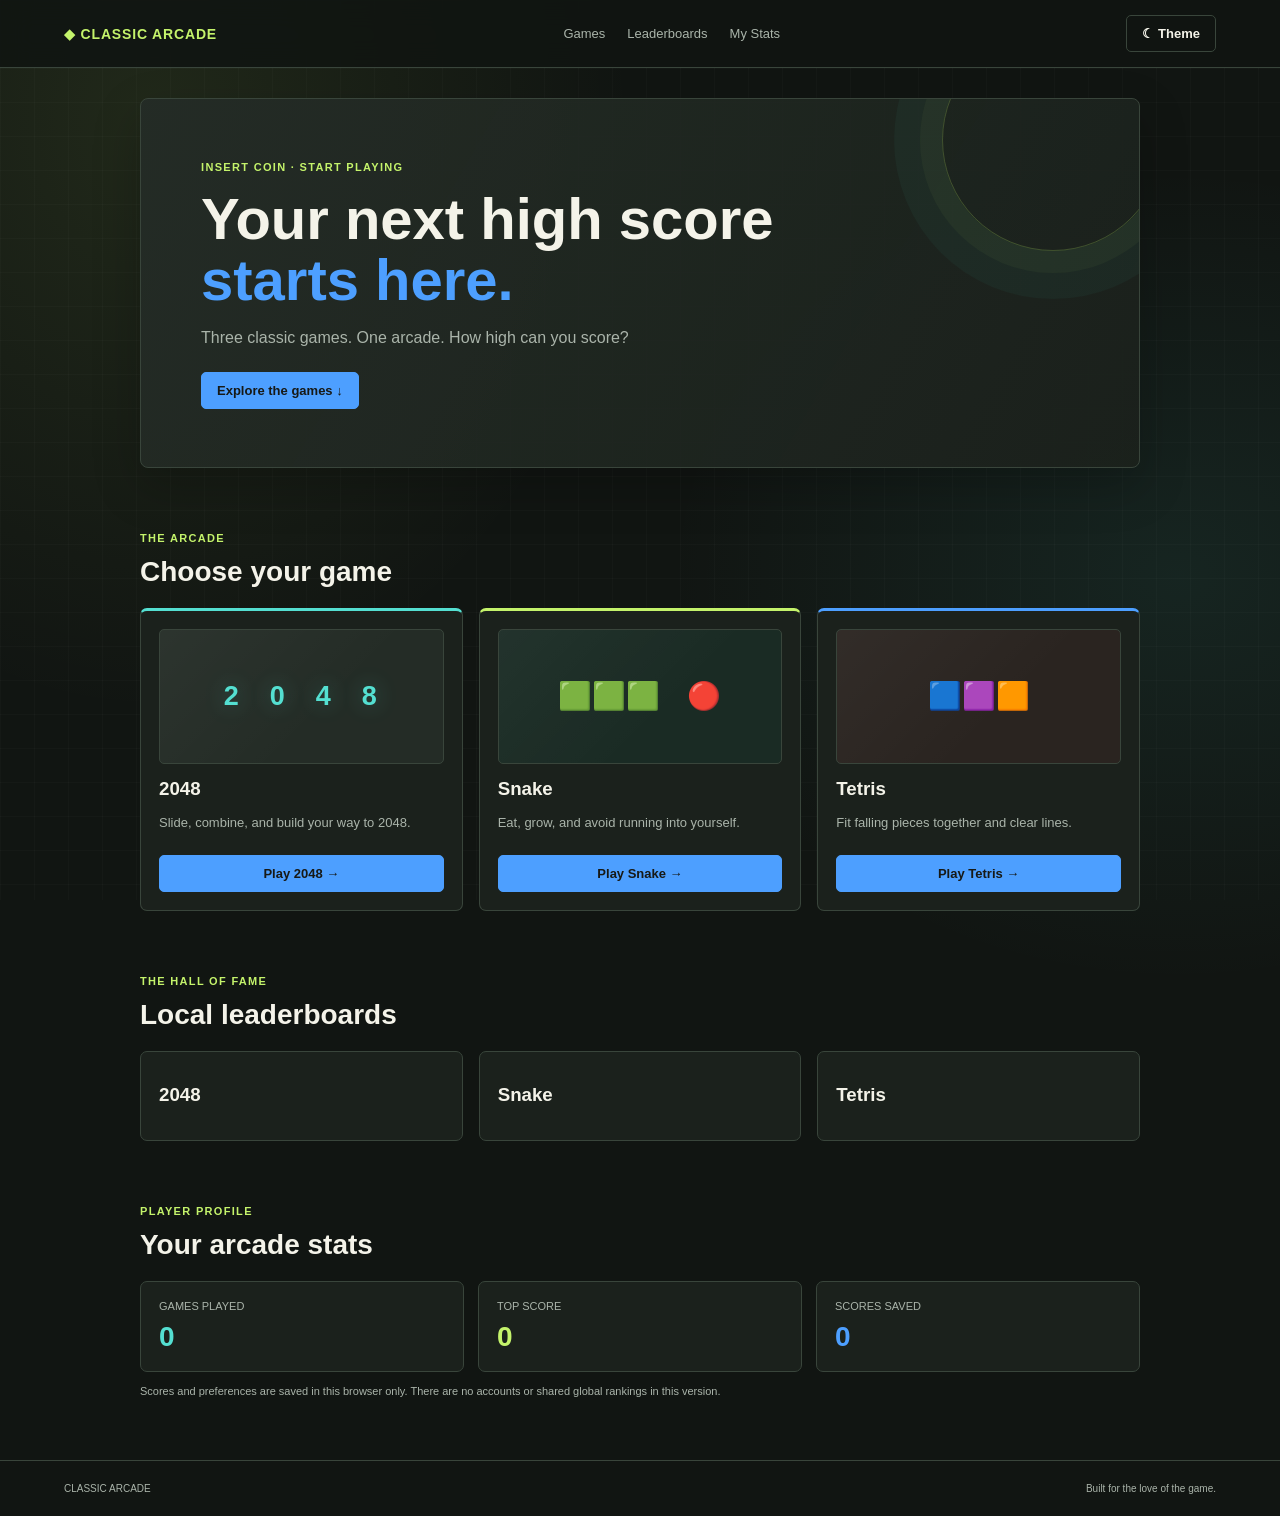
==== classic_arcade 2/index.html @ 27362b90 "Add files via upload Project Upload" ====
<!doctype html>
<html lang="en">
  <head>
    <meta charset="utf-8">
    <meta name="viewport" content="width=device-width,initial-scale=1">
    <title>Classic Arcade</title>
    <link rel="stylesheet" href="css/style.css">
    <script defer src="js/home.js"></script>
  </head>
  <body>
    <header>
      <a class="logo" href="index.html">◆ CLASSIC ARCADE</a>
      <nav>
        <a href="#games">Games</a>
        <a href="#scores">Leaderboards</a>
        <a href="#stats">My Stats</a>
      </nav>
      <button id="theme">☾ Theme</button>
    </header>
    <main>
      <section class="hero">
        <small>INSERT COIN · START PLAYING</small>
        <h1>Your next high score<br><em>starts here.</em></h1>
        <p>Three classic games. One arcade. How high can you score?</p>
        <a class="btn" href="#games">Explore the games ↓</a>
      </section>
      <section id="games">
        <small>THE ARCADE</small>
        <h2>Choose your game</h2>
        <div class="cards">
          <article>
            <div class="art tiles">2　0　4　8</div>
            <h3>2048</h3>
            <p>Slide, combine, and build your way to 2048.</p>
            <a class="btn" href="2048.html">Play 2048 →</a>
          </article>
          <article>
            <div class="art snakeart">🟩🟩🟩　🔴</div>
            <h3>Snake</h3>
            <p>Eat, grow, and avoid running into yourself.</p>
            <a class="btn" href="snake.html">Play Snake →</a>
          </article>
          <article>
            <div class="art tetrisart">🟦🟪🟧</div>
            <h3>Tetris</h3>
            <p>Fit falling pieces together and clear lines.</p>
            <a class="btn" href="tetris.html">Play Tetris →</a>
          </article>
        </div>
      </section>
      <section id="scores">
        <small>THE HALL OF FAME</small>
        <h2>Local leaderboards</h2>
        <div class="cards">
          <article>
            <h3>2048</h3>
            <ol id="b2048"></ol>
          </article>
          <article>
            <h3>Snake</h3>
            <ol id="bSnake"></ol>
          </article>
          <article>
            <h3>Tetris</h3>
            <ol id="bTetris"></ol>
          </article>
        </div>
      </section>
      <section id="stats">
        <small>PLAYER PROFILE</small>
        <h2>Your arcade stats</h2>
        <div class="stats">
          <article>GAMES PLAYED<strong id="played">0</strong></article>
          <article>TOP SCORE<strong id="top">0</strong></article>
          <article>SCORES SAVED<strong id="saved">0</strong></article>
        </div>
        <p class="note">Scores and preferences are saved in this browser only. There are no accounts or shared global rankings in this version.</p>
      </section>
    </main>
    <footer>CLASSIC ARCADE <span>Built for the love of the game.</span></footer>
  </body>
</html>
---- classic_arcade 2/css/style.css ----
/* Classic Arcade */
:root {
  color-scheme: dark;
  --background: #111512;
  --surface: #1b211c;
  --surface-raised: #242c26;
  --text: #f4f3e9;
  --muted: #aab4aa;
  --border: #39453b;
  --accent: #4d9fff;
  --accent-text: #171916;
  --game-board: #303a31;
  --tile-empty: #39443a;
  --lime: #c4f36b;
  --cyan: #54dfd1;
  --shadow: 0 18px 48px rgb(0 0 0 / 22%);
}

* { box-sizing: border-box; }

html { scroll-behavior: smooth; }

body {
  position: relative;
  isolation: isolate;
  margin: 0;
  min-height: 100vh;
  background:
    radial-gradient(ellipse at 12% 8%, rgb(196 243 107 / 9%), transparent 30rem),
    radial-gradient(ellipse at 92% 38%, rgb(84 223 209 / 8%), transparent 32rem),
    var(--background);
  color: var(--text);
  font-family: "Avenir Next", Avenir, "Trebuchet MS", sans-serif;
}

body::before {
  position: fixed;
  z-index: -1;
  inset: 0;
  background-image: linear-gradient(rgb(255 255 255 / 2%) 1px, transparent 1px),
    linear-gradient(90deg, rgb(255 255 255 / 2%) 1px, transparent 1px);
  background-size: 34px 34px;
  content: "";
  pointer-events: none;
}

a { color: inherit; text-decoration: none; }
a, button, select { -webkit-tap-highlight-color: transparent; }

a:focus-visible,
button:focus-visible,
select:focus-visible {
  outline: 3px solid var(--lime);
  outline-offset: 4px;
}

header {
  position: sticky;
  z-index: 2;
  top: 0;
  min-height: 68px;
  padding: 12px 5%;
  display: flex;
  align-items: center;
  justify-content: space-between;
  gap: 18px;
  background: rgb(17 21 18 / 88%);
  border-bottom: 1px solid var(--border);
  backdrop-filter: blur(14px);
}

.logo { color: var(--lime); font-size: 14px; font-weight: 900; letter-spacing: .06em; }
nav { display: flex; gap: 22px; }

nav a,
main > a {
  color: var(--muted);
  font-size: 13px;
  transition: color 160ms ease;
}

nav a:hover,
main > a:hover { color: var(--lime); }

button,
.btn {
  display: inline-block;
  padding: 10px 15px;
  border: 1px solid var(--accent);
  border-radius: 5px;
  background: var(--accent);
  color: var(--accent-text);
  font: inherit;
  font-size: 13px;
  font-weight: 800;
  cursor: pointer;
  transition: transform 160ms ease, box-shadow 160ms ease, background 160ms ease;
}

button:hover,
.btn:hover { transform: translateY(-2px); box-shadow: 0 7px 22px color-mix(in srgb, var(--accent) 24%, transparent); }
button:active,
.btn:active { transform: translateY(0); }

#theme { background: transparent; color: var(--text); border-color: var(--border); }
#theme:hover { border-color: var(--lime); box-shadow: 0 7px 22px rgb(196 243 107 / 12%); }

main { width: min(1000px, 90%); margin: 0 auto; }

.hero {
  position: relative;
  overflow: hidden;
  margin: 30px 0 60px;
  padding: 58px 6%;
  background: linear-gradient(120deg, rgb(36 44 38 / 96%), rgb(27 33 28 / 94%));
  border: 1px solid var(--border);
  border-radius: 8px;
  box-shadow: var(--shadow);
  animation: rise-in 500ms ease-out both;
}

.hero::after {
  position: absolute;
  top: -70px;
  right: -25px;
  width: 220px;
  height: 220px;
  border: 1px solid rgb(196 243 107 / 22%);
  border-radius: 50%;
  box-shadow: 0 0 0 22px rgb(196 243 107 / 4%), 0 0 0 48px rgb(84 223 209 / 4%);
  content: "";
  pointer-events: none;
}

.hero small,
section > small,
.gamehead small { color: var(--lime); font-size: 11px; font-weight: 800; letter-spacing: .12em; }

h1 { margin: 14px 0; font-size: clamp(38px, 6vw, 58px); line-height: 1.05; }
.hero em { color: var(--accent); font-style: normal; }
.hero p { color: var(--muted); margin: 18px 0 25px; }

section { margin-bottom: 60px; animation: rise-in 500ms ease-out both; }
section:nth-of-type(2) { animation-delay: 70ms; }
section:nth-of-type(3) { animation-delay: 130ms; }
section:nth-of-type(4) { animation-delay: 190ms; }
h2 { margin: 10px 0 20px; font-size: 28px; }

.cards { display: grid; grid-template-columns: repeat(3, 1fr); gap: 16px; }

.cards article,
.instructions,
.stats article {
  padding: 18px;
  background: var(--surface);
  border: 1px solid var(--border);
  border-radius: 7px;
}

.cards article {
  position: relative;
  overflow: hidden;
  transition: transform 180ms ease, border-color 180ms ease, box-shadow 180ms ease;
}

.cards article:hover { transform: translateY(-4px); border-color: var(--lime); box-shadow: var(--shadow); }
#games .cards article:nth-child(1) { border-top: 3px solid var(--cyan); }
#games .cards article:nth-child(2) { border-top: 3px solid var(--lime); }
#games .cards article:nth-child(3) { border-top: 3px solid var(--accent); }
.cards h3 { margin: 14px 0 6px; }

.cards p,
.instructions p { color: var(--muted); font-size: 13px; line-height: 1.6; }

.art {
  height: 135px;
  display: grid;
  place-items: center;
  border: 1px solid var(--border);
  border-radius: 5px;
  background: linear-gradient(135deg, rgb(255 255 255 / 4%), transparent 60%), var(--surface-raised);
  color: var(--text);
  font-size: 27px;
}

.tiles { color: var(--cyan); font-weight: 900; letter-spacing: 2px; text-shadow: 0 0 22px rgb(84 223 209 / 32%); }
.snakeart { background-color: #1a2b24; }
.tetrisart { background-color: #2a2420; }
.cards .btn { width: 100%; margin-top: 8px; text-align: center; }

.stats { display: grid; grid-template-columns: repeat(3, 1fr); gap: 14px; }
.stats article { color: var(--muted); font-size: 11px; }
.stats article:nth-child(1) strong { color: var(--cyan); }
.stats article:nth-child(2) strong { color: var(--lime); }
.stats article:nth-child(3) strong { color: var(--accent); }

.stats strong,
.scorebox strong { display: block; margin-top: 9px; color: var(--text); font-size: 28px; }

.note { color: var(--muted); font-size: 11px; line-height: 1.6; }
.gamepage { padding: 30px 0 65px; animation: rise-in 400ms ease-out both; }

.gamehead {
  display: flex;
  align-items: center;
  justify-content: space-between;
  gap: 20px;
  margin: 24px 0;
}

.gamehead h1 { margin: 8px 0; font-size: 44px; }
.gamehead p { color: var(--muted); font-size: 13px; }

.scorebox {
  min-width: 100px;
  padding: 12px 18px;
  border: 1px solid var(--border);
  border-radius: 6px;
  background: var(--surface);
  color: var(--muted);
  text-align: center;
  font-size: 10px;
  box-shadow: inset 0 3px var(--cyan);
}

.toolbar {
  display: flex;
  align-items: center;
  justify-content: space-between;
  gap: 12px;
  margin: 18px 0;
  color: var(--muted);
  font-size: 12px;
}

select { margin-left: 6px; padding: 8px; border: 1px solid var(--border); border-radius: 4px; background: var(--surface); color: var(--text); }

.board {
  width: min(430px, 94vw);
  aspect-ratio: 1;
  display: grid;
  grid-template-columns: repeat(4, 1fr);
  gap: 8px;
  margin: 20px auto;
  padding: 9px;
  border: 1px solid var(--border);
  border-radius: 6px;
  background: var(--game-board);
  box-shadow: 0 0 38px rgb(84 223 209 / 8%);
}

.tile {
  display: grid;
  place-items: center;
  border-radius: 4px;
  background: var(--tile-empty);
  color: var(--text);
  font-size: clamp(20px, 5vw, 34px);
  font-weight: 900;
  transition: background 160ms ease, transform 160ms ease;
}

.tile[data-v="2"] { background: #d7edcf; color: #23322a; }
.tile[data-v="4"] { background: #a9e3cb; color: #23322a; }
.tile[data-v="8"] { background: #73dcca; color: #17312f; }
.tile[data-v="16"] { background: #54c9c4; color: #17312f; }
.tile[data-v="32"] { background: #f1d36c; color: #332c18; }
.tile[data-v="64"] { background: #f4ad5d; color: #332418; }

.tile[data-v="128"],
.tile[data-v="256"],
.tile[data-v="512"] { background: #f57e62; color: #351e1c; font-size: 23px; }

.tile[data-v="1024"],
.tile[data-v="2048"] { background: #ff625f; color: #321817; font-size: 19px; }

.ocean .tile[data-v] { background: #54dfd1; color: #16302d; }
.sunset .tile[data-v] { background: #ff9a68; color: #3a211b; }

#game {
  display: block;
  max-width: 90vw;
  height: auto;
  margin: 20px auto;
  border: 1px solid var(--border);
  border-radius: 5px;
  background: #151d1a;
  box-shadow: 0 0 38px rgb(84 223 209 / 9%);
}

.message { min-height: 24px; color: var(--lime); text-align: center; font-size: 13px; }
.instructions { max-width: 650px; margin: 24px auto; }
.tetris { display: flex; justify-content: center; align-items: flex-start; gap: 18px; }

.tetris aside {
  padding: 18px;
  border: 1px solid var(--border);
  border-radius: 6px;
  background: var(--surface);
  color: var(--muted);
  font-size: 11px;
}

.tetris aside strong { display: block; margin: 8px 0 18px; color: var(--lime); font-size: 25px; }
.touch { display: none; text-align: center; }

.touch button {
  min-width: 46px;
  min-height: 42px;
  margin: 3px;
  background: var(--surface-raised);
  color: var(--cyan);
  border-color: var(--border);
}

footer {
  display: flex;
  justify-content: space-between;
  gap: 12px;
  padding: 22px 5%;
  border-top: 1px solid var(--border);
  color: var(--muted);
  font-size: 10px;
}

.light {
  color-scheme: light;
  --background: #f0f3e9;
  --surface: #ffffff;
  --surface-raised: #e7eee1;
  --text: #202820;
  --muted: #5f6b60;
  --border: #cbd6c8;
  --accent: #e84f50;
  --accent-text: #ffffff;
  --game-board: #d6e1d3;
  --tile-empty: #e4e9df;
  --lime: #547d17;
  --cyan: #187d78;
  --shadow: 0 18px 48px rgb(28 43 31 / 12%);
}

.light header { background: rgb(240 243 233 / 90%); }
.light .hero { background: linear-gradient(120deg, #fff, #eef4e9); }

@keyframes rise-in {
  from { opacity: 0; transform: translateY(10px); }
  to { opacity: 1; transform: translateY(0); }
}

@media (prefers-reduced-motion: reduce) {
  *,
  *::before,
  *::after {
    scroll-behavior: auto !important;
    animation-duration: .01ms !important;
    animation-iteration-count: 1 !important;
    transition-duration: .01ms !important;
  }
}

@media (max-width: 700px) {
  nav { display: none; }
  .hero { padding: 42px 6%; }
  .hero::after { top: -105px; right: -115px; }
  .cards,
  .stats { grid-template-columns: 1fr; }
  .gamehead h1 { font-size: 36px; }
  .toolbar { align-items: flex-start; }
  .touch { display: block; }
  footer { flex-direction: column; }
}
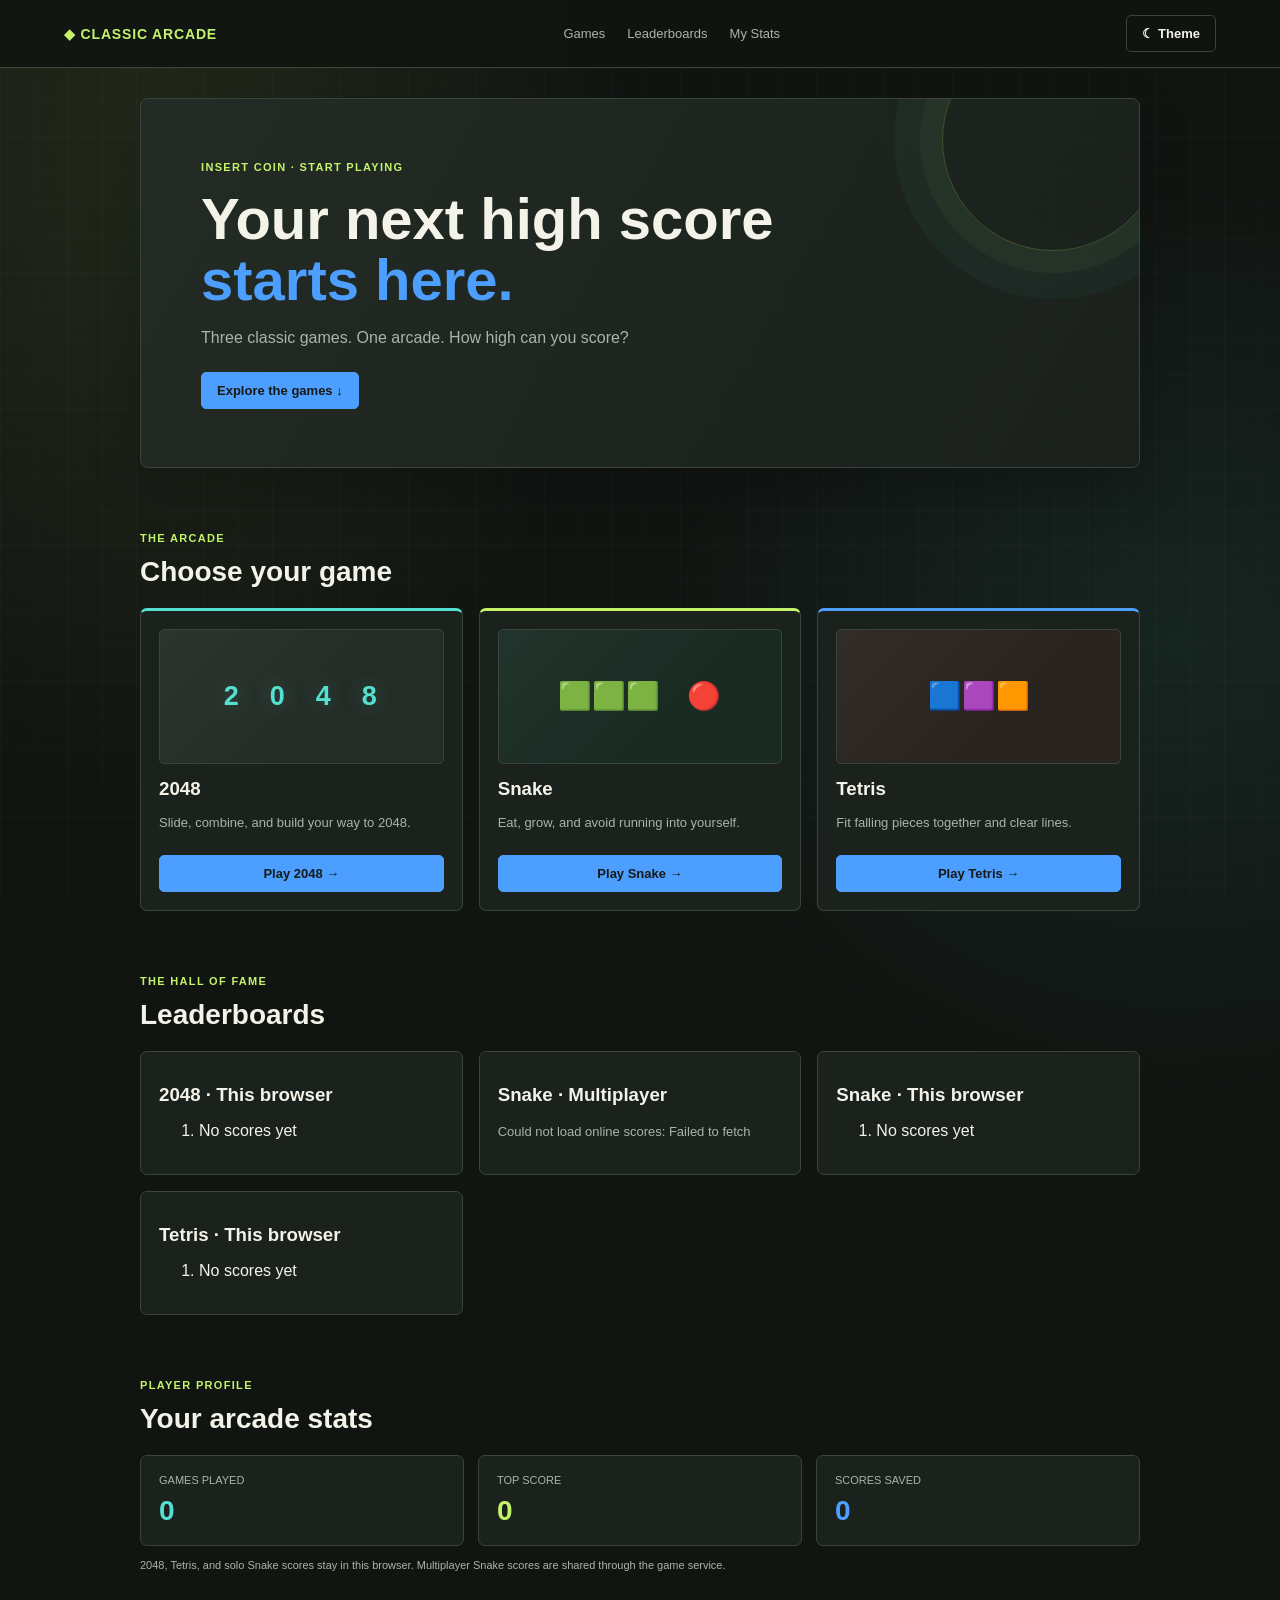
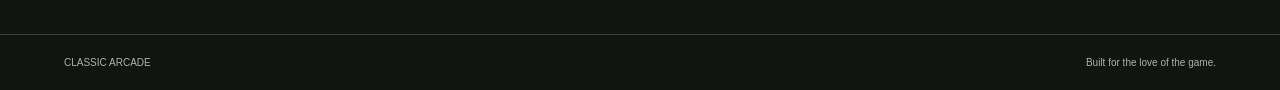
==== commit 43cc29c2: "Reorganize: consolidate all project files under classic_arcade 2/, remove root-level duplicates" ====
--- a/classic_arcade 2/index.html
+++ b/classic_arcade 2/index.html
@@ -5,6 +5,8 @@
     <meta name="viewport" content="width=device-width,initial-scale=1">
     <title>Classic Arcade</title>
     <link rel="stylesheet" href="css/style.css">
+    <script defer src="js/shared.js"></script>
+    <script defer src="js/api.js"></script>
     <script defer src="js/home.js"></script>
   </head>
   <body>
@@ -50,18 +52,23 @@
       </section>
       <section id="scores">
         <small>THE HALL OF FAME</small>
-        <h2>Local leaderboards</h2>
+        <h2>Leaderboards</h2>
         <div class="cards">
           <article>
-            <h3>2048</h3>
+            <h3>2048 · This browser</h3>
             <ol id="b2048"></ol>
           </article>
           <article>
-            <h3>Snake</h3>
+            <h3>Snake · Multiplayer</h3>
             <ol id="bSnake"></ol>
+            <p id="snakeLeaderboardMessage" class="note" role="status" aria-live="polite"></p>
           </article>
           <article>
-            <h3>Tetris</h3>
+            <h3>Snake · This browser</h3>
+            <ol id="bSnakeLocal"></ol>
+          </article>
+          <article>
+            <h3>Tetris · This browser</h3>
             <ol id="bTetris"></ol>
           </article>
         </div>
@@ -74,7 +81,7 @@
           <article>TOP SCORE<strong id="top">0</strong></article>
           <article>SCORES SAVED<strong id="saved">0</strong></article>
         </div>
-        <p class="note">Scores and preferences are saved in this browser only. There are no accounts or shared global rankings in this version.</p>
+        <p class="note">2048, Tetris, and solo Snake scores stay in this browser. Multiplayer Snake scores are shared through the game service.</p>
       </section>
     </main>
     <footer>CLASSIC ARCADE <span>Built for the love of the game.</span></footer>
--- a/classic_arcade 2/css/style.css
+++ b/classic_arcade 2/css/style.css
@@ -288,8 +288,43 @@
   box-shadow: 0 0 38px rgb(84 223 209 / 9%);
 }
 
+#game:focus-visible { outline: 3px solid var(--lime); outline-offset: 4px; }
 .message { min-height: 24px; color: var(--lime); text-align: center; font-size: 13px; }
 .instructions { max-width: 650px; margin: 24px auto; }
+.online-panel {
+  max-width: 760px;
+  margin: 30px auto;
+  padding: 22px;
+  border: 1px solid var(--border);
+  border-radius: 7px;
+  background: var(--surface);
+}
+.online-panel > small { color: var(--lime); font-size: 11px; font-weight: 800; letter-spacing: .12em; }
+.online-panel h2 { margin-bottom: 8px; }
+.player-form { display: grid; grid-template-columns: 1fr 1fr; gap: 9px 14px; margin: 18px 0; }
+.player-form[hidden],
+.player-session[hidden] { display: none; }
+.player-form label { color: var(--muted); font-size: 12px; }
+.player-form input {
+  width: 100%;
+  padding: 10px;
+  border: 1px solid var(--border);
+  border-radius: 5px;
+  background: var(--surface-raised);
+  color: var(--text);
+  font: inherit;
+}
+.online-actions { display: flex; flex-wrap: wrap; gap: 8px; margin: 14px 0; }
+.online-actions button { margin: 0; }
+.online-actions button:disabled { opacity: .5; cursor: not-allowed; transform: none; }
+.secondary-button { background: var(--surface-raised); color: var(--text); border-color: var(--border); }
+.player-session { display: flex; align-items: center; justify-content: space-between; gap: 12px; color: var(--muted); }
+.player-session strong { color: var(--text); }
+.online-games { display: grid; gap: 8px; padding-left: 20px; color: var(--muted); font-size: 13px; }
+.online-games button { margin-left: 10px; }
+.online-leaderboard { border-top: 1px solid var(--border); margin-top: 18px; padding-top: 8px; }
+.online-leaderboard h3 { margin-bottom: 8px; }
+.online-leaderboard ol { padding-left: 22px; color: var(--muted); }
 .tetris { display: flex; justify-content: center; align-items: flex-start; gap: 18px; }
 
 .tetris aside {
@@ -368,5 +403,7 @@
   .gamehead h1 { font-size: 36px; }
   .toolbar { align-items: flex-start; }
   .touch { display: block; }
+  .player-form { grid-template-columns: 1fr; }
+  .online-panel { padding: 16px; }
   footer { flex-direction: column; }
 }
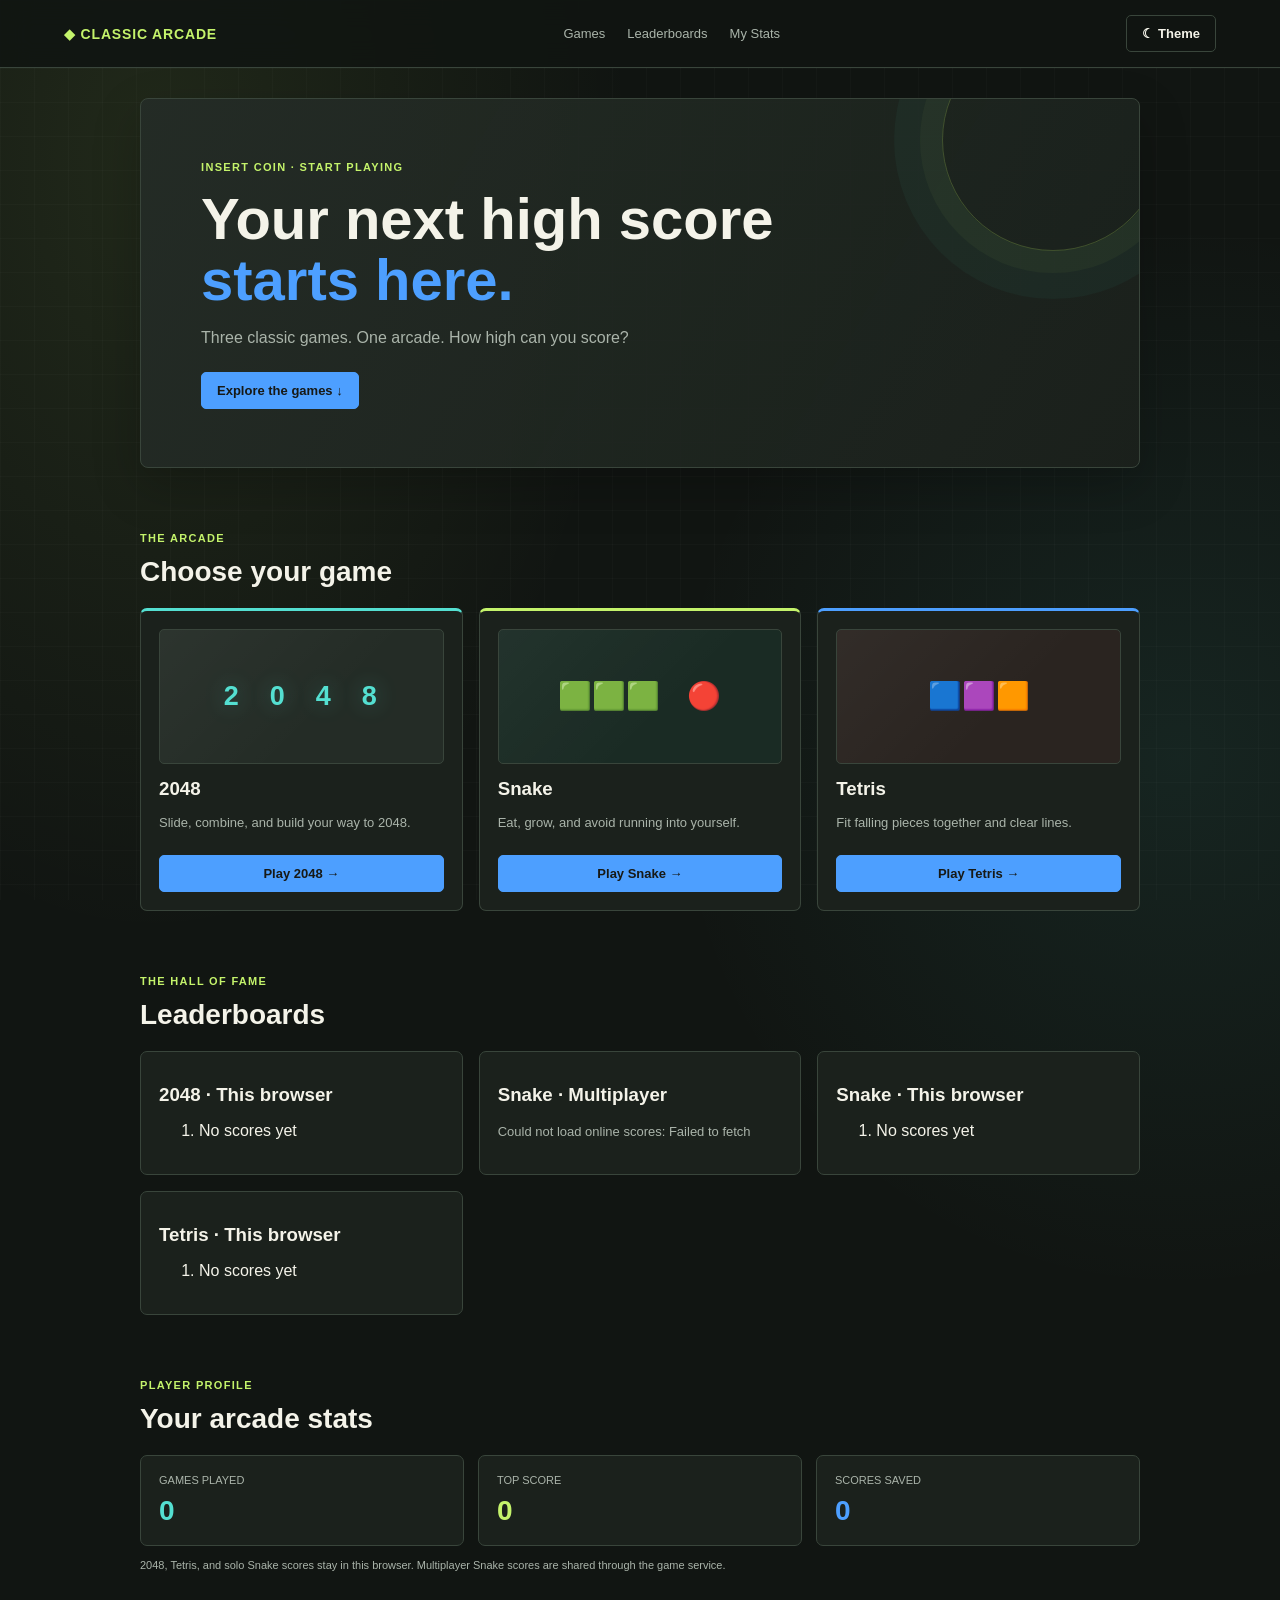
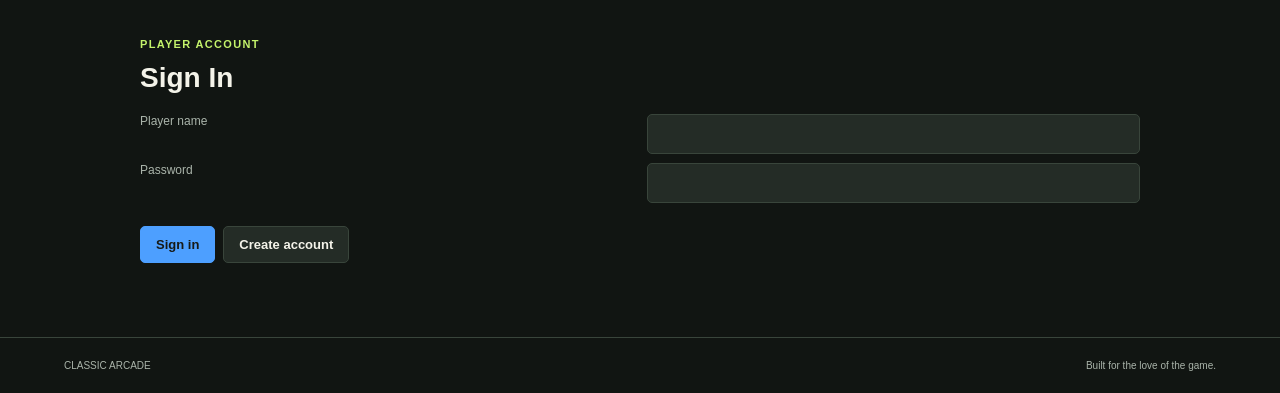
==== commit 1ce996ac: "Move sign-in/create account to main page with shared auth" ====
--- a/classic_arcade 2/index.html
+++ b/classic_arcade 2/index.html
@@ -83,6 +83,26 @@
         </div>
         <p class="note">2048, Tetris, and solo Snake scores stay in this browser. Multiplayer Snake scores are shared through the game service.</p>
       </section>
+
+      <section id="signin">
+        <small>PLAYER ACCOUNT</small>
+        <h2>Sign In</h2>
+        <form id="playerForm" class="player-form">
+          <label for="playerName">Player name</label>
+          <input id="playerName" name="name" autocomplete="username" maxlength="40" required>
+          <label for="playerPassword">Password</label>
+          <input id="playerPassword" name="password" type="password" autocomplete="current-password" required>
+          <div class="online-actions">
+            <button type="submit" id="loginButton">Sign in</button>
+            <button type="button" class="secondary-button" id="registerButton">Create account</button>
+          </div>
+        </form>
+        <div id="playerSession" class="player-session" hidden>
+          <span>Signed in as <strong id="playerLabel"></strong></span>
+          <button type="button" class="secondary-button" id="logoutPlayer">Sign out</button>
+        </div>
+        <p id="signinMessage" class="note" role="status" aria-live="polite"></p>
+      </section>
     </main>
     <footer>CLASSIC ARCADE <span>Built for the love of the game.</span></footer>
   </body>
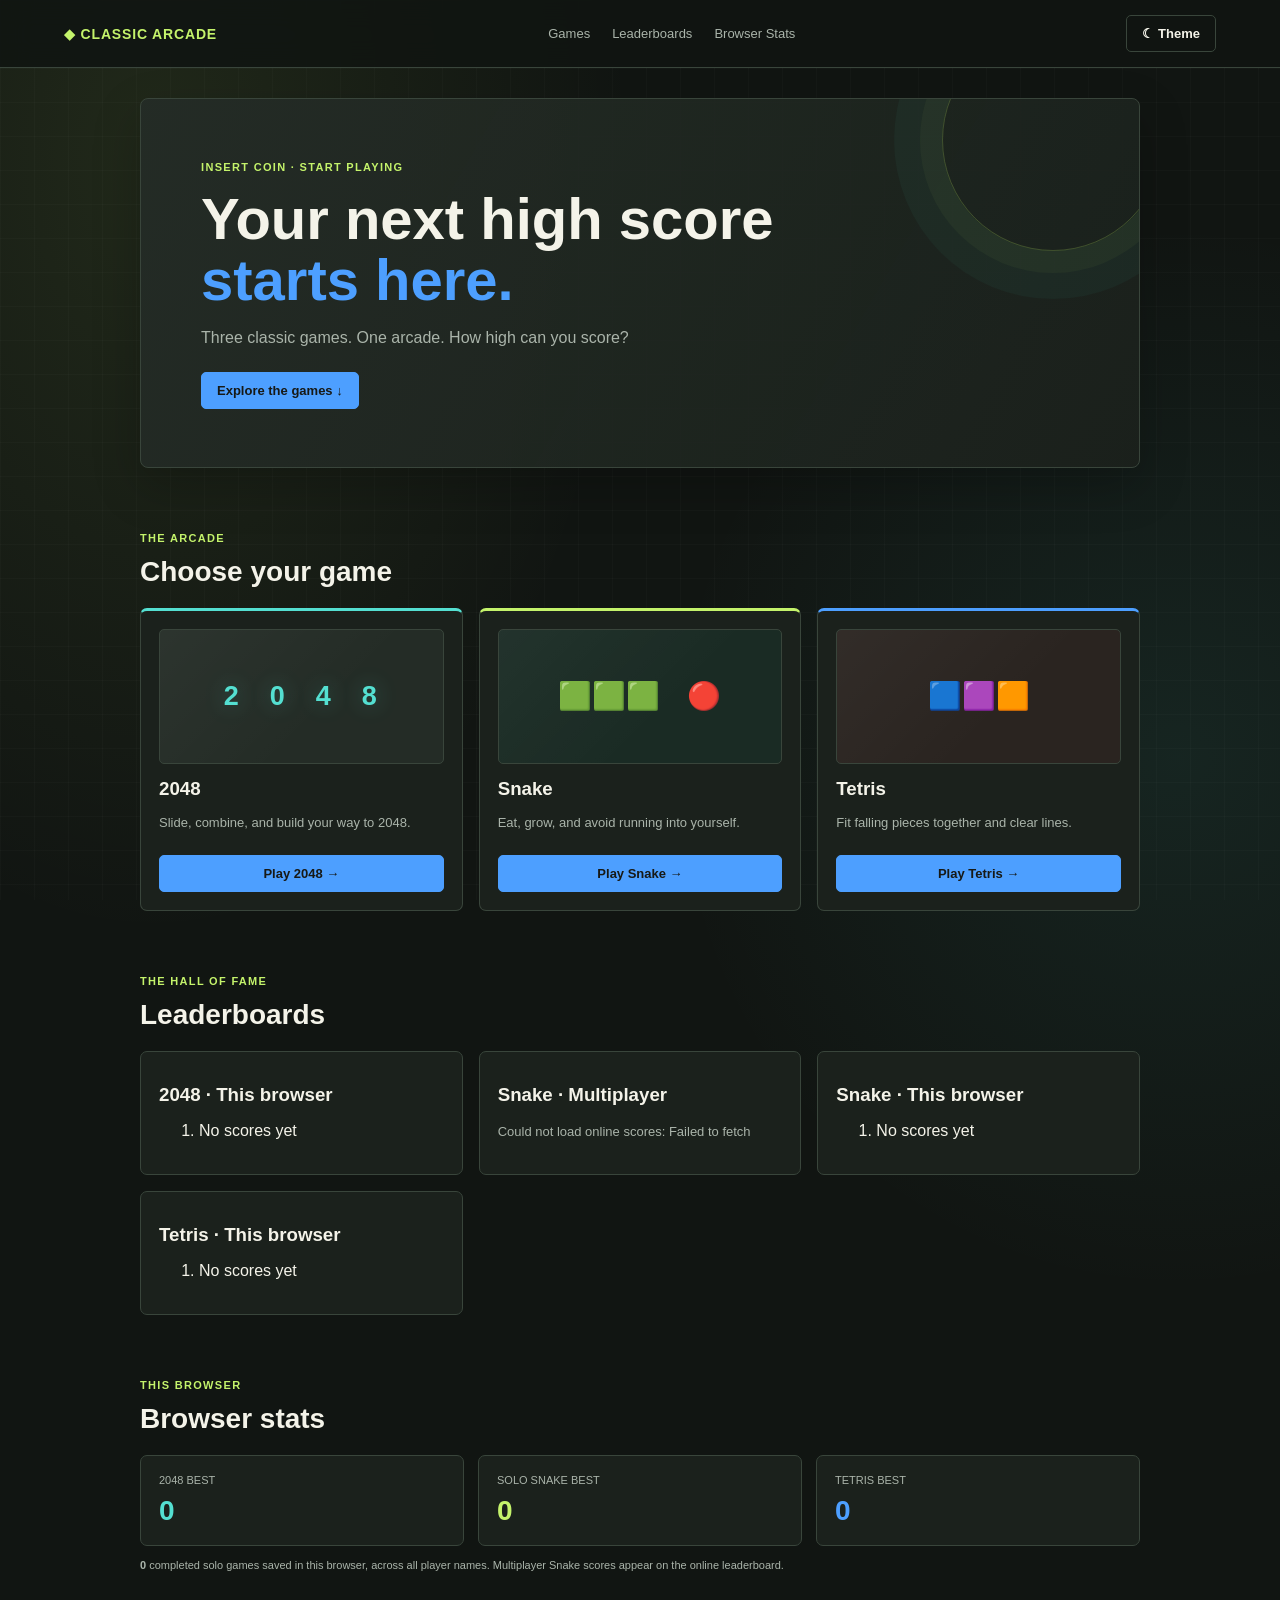
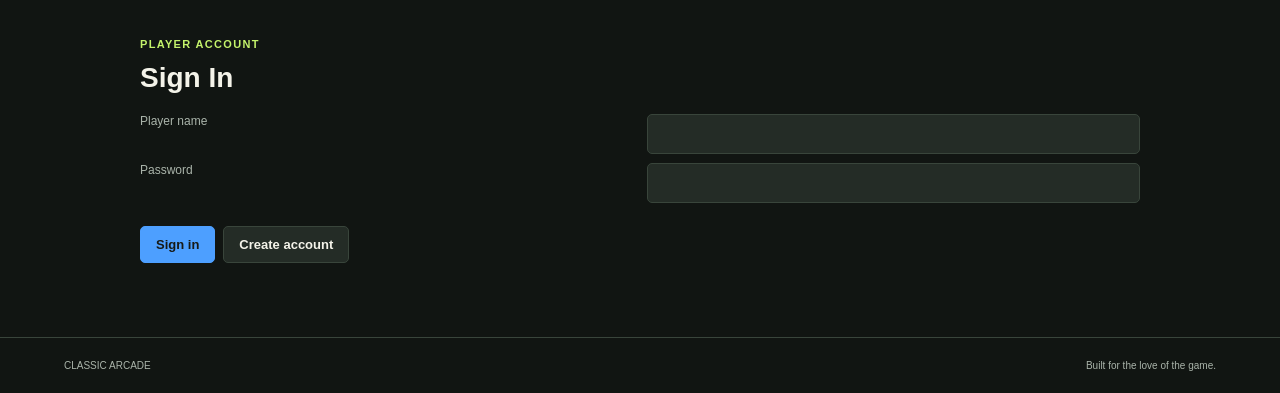
==== commit 94b6a9f3: "Fix game controls, recovery, and browser statistics" ====
--- a/classic_arcade 2/index.html
+++ b/classic_arcade 2/index.html
@@ -15,7 +15,7 @@
       <nav>
         <a href="#games">Games</a>
         <a href="#scores">Leaderboards</a>
-        <a href="#stats">My Stats</a>
+        <a href="#stats">Browser Stats</a>
       </nav>
       <button id="theme">☾ Theme</button>
     </header>
@@ -74,14 +74,14 @@
         </div>
       </section>
       <section id="stats">
-        <small>PLAYER PROFILE</small>
-        <h2>Your arcade stats</h2>
+        <small>THIS BROWSER</small>
+        <h2>Browser stats</h2>
         <div class="stats">
-          <article>GAMES PLAYED<strong id="played">0</strong></article>
-          <article>TOP SCORE<strong id="top">0</strong></article>
-          <article>SCORES SAVED<strong id="saved">0</strong></article>
+          <article>2048 BEST<strong id="best2048">0</strong></article>
+          <article>SOLO SNAKE BEST<strong id="bestSnake">0</strong></article>
+          <article>TETRIS BEST<strong id="bestTetris">0</strong></article>
         </div>
-        <p class="note">2048, Tetris, and solo Snake scores stay in this browser. Multiplayer Snake scores are shared through the game service.</p>
+        <p class="note"><strong id="played">0</strong> completed solo games saved in this browser, across all player names. Multiplayer Snake scores appear on the online leaderboard.</p>
       </section>
 
       <section id="signin">
--- a/classic_arcade 2/css/style.css
+++ b/classic_arcade 2/css/style.css
@@ -303,7 +303,9 @@
 .online-panel h2 { margin-bottom: 8px; }
 .player-form { display: grid; grid-template-columns: 1fr 1fr; gap: 9px 14px; margin: 18px 0; }
 .player-form[hidden],
-.player-session[hidden] { display: none; }
+.player-session[hidden],
+.game-id-display[hidden],
+.force-leave-panel[hidden] { display: none; }
 .player-form label { color: var(--muted); font-size: 12px; }
 .player-form input {
   width: 100%;
@@ -322,6 +324,12 @@
 .player-session strong { color: var(--text); }
 .online-games { display: grid; gap: 8px; padding-left: 20px; color: var(--muted); font-size: 13px; }
 .online-games button { margin-left: 10px; }
+.game-id-display { margin-top: 10px; padding: 8px; border: 1px solid var(--border); border-radius: 5px; background: var(--surface-raised); display: flex; flex-wrap: wrap; gap: 8px; align-items: center; font-size: 12px; color: var(--muted); }
+.game-id-display label { margin: 0; font-weight: 800; color: var(--text); }
+.game-id-display span { font-family: monospace; color: var(--lime); }
+.force-leave-panel { margin-top: 12px; padding: 10px; border: 1px solid var(--border); border-radius: 5px; background: var(--surface-raised); display: flex; flex-wrap: wrap; gap: 8px; align-items: center; }
+.force-leave-panel label { font-size: 12px; color: var(--muted); margin: 0; }
+.force-leave-panel input { flex: 1; min-width: 120px; padding: 8px; border: 1px solid var(--border); border-radius: 4px; background: var(--surface); color: var(--text); font: inherit; }
 .online-leaderboard { border-top: 1px solid var(--border); margin-top: 18px; padding-top: 8px; }
 .online-leaderboard h3 { margin-bottom: 8px; }
 .online-leaderboard ol { padding-left: 22px; color: var(--muted); }
